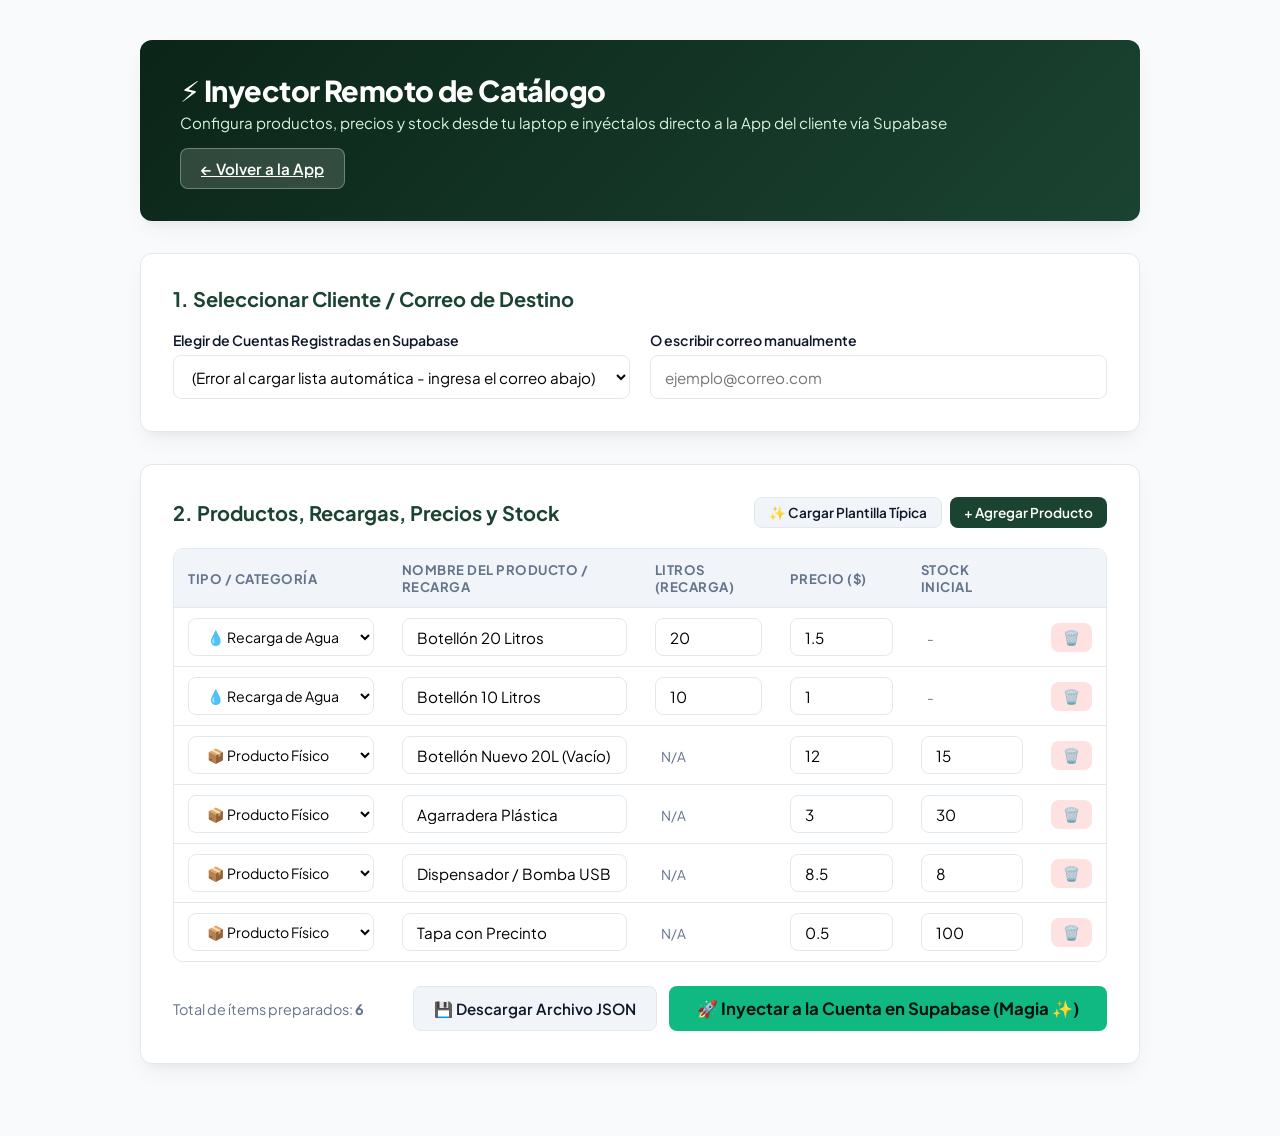
==== admin-catalogo.html @ 9d280fcc "feat: sincronizacion en caliente de catalogo e inyector remoto v2.6.1" ====
<!DOCTYPE html>
<html lang="es">
<head>
  <meta charset="UTF-8" />
  <meta name="viewport" content="width=device-width, initial-scale=1.0" />
  <title>Inyector de Catálogo Remoto - WaterApp Admin</title>
  <link rel="preconnect" href="https://fonts.googleapis.com">
  <link rel="preconnect" href="https://fonts.gstatic.com" crossorigin>
  <link href="https://fonts.googleapis.com/css2?family=Plus+Jakarta+Sans:wght@400;500;600;700;800&display=swap" rel="stylesheet">
  <style>
    :root {
      --primary: #1B4332;
      --primary-dark: #0B2518;
      --primary-light: #2D6A4F;
      --accent: #10B981;
      --bg: #F8FAFC;
      --surface: #FFFFFF;
      --border: #E2E8F0;
      --text: #0F172A;
      --text-muted: #64748B;
      --radius: 12px;
      --shadow: 0 10px 25px -5px rgba(0, 0, 0, 0.06), 0 8px 10px -6px rgba(0, 0, 0, 0.04);
    }

    * {
      box-sizing: border-box;
      margin: 0;
      padding: 0;
      font-family: 'Plus Jakarta Sans', system-ui, -apple-system, sans-serif;
    }

    body {
      background: var(--bg);
      color: var(--text);
      padding: 2.5rem 1.5rem;
      min-height: 100vh;
    }

    .container {
      max-width: 1000px;
      margin: 0 auto;
    }

    .header-card {
      background: linear-gradient(135deg, var(--primary-dark) 0%, var(--primary) 100%);
      color: white;
      padding: 2rem 2.5rem;
      border-radius: var(--radius);
      box-shadow: var(--shadow);
      margin-bottom: 2rem;
      display: flex;
      justify-content: space-between;
      align-items: center;
      flex-wrap: wrap;
      gap: 1rem;
    }

    .header-title {
      font-size: 1.8rem;
      font-weight: 800;
      letter-spacing: -0.02em;
    }

    .header-subtitle {
      font-size: 0.95rem;
      color: #D8F3DC;
      margin-top: 4px;
    }

    .card {
      background: var(--surface);
      border: 1px solid var(--border);
      border-radius: var(--radius);
      padding: 2rem;
      box-shadow: var(--shadow);
      margin-bottom: 2rem;
    }

    .card-title {
      font-size: 1.25rem;
      font-weight: 700;
      color: var(--primary);
      margin-bottom: 1.25rem;
      display: flex;
      align-items: center;
      gap: 10px;
    }

    .form-group {
      margin-bottom: 1.25rem;
    }

    .form-label {
      display: block;
      font-size: 0.88rem;
      font-weight: 600;
      color: var(--text);
      margin-bottom: 6px;
    }

    .form-control {
      width: 100%;
      height: 44px;
      padding: 8px 14px;
      border: 1.5px solid var(--border);
      border-radius: 8px;
      font-size: 0.95rem;
      outline: none;
      background: white;
      transition: border-color 0.2s;
    }

    .form-control:focus {
      border-color: var(--accent);
      box-shadow: 0 0 0 3px rgba(16, 185, 129, 0.15);
    }

    /* Tabla interactiva */
    .table-container {
      overflow-x: auto;
      margin-bottom: 1.5rem;
      border: 1px solid var(--border);
      border-radius: 10px;
    }

    table {
      width: 100%;
      border-collapse: collapse;
      background: white;
      min-width: 750px;
    }

    th {
      background: #F1F5F9;
      color: var(--text-muted);
      font-size: 0.82rem;
      font-weight: 700;
      text-transform: uppercase;
      letter-spacing: 0.5px;
      padding: 12px 14px;
      text-align: left;
      border-bottom: 1px solid var(--border);
    }

    td {
      padding: 10px 14px;
      border-bottom: 1px solid var(--border);
      vertical-align: middle;
    }

    tr:last-child td {
      border-bottom: none;
    }

    .btn {
      display: inline-flex;
      align-items: center;
      justify-content: center;
      gap: 8px;
      padding: 10px 20px;
      border-radius: 8px;
      font-size: 0.95rem;
      font-weight: 600;
      cursor: pointer;
      border: none;
      transition: all 0.2s;
    }

    .btn-primary {
      background: var(--primary);
      color: white;
    }

    .btn-primary:hover {
      background: var(--primary-light);
    }

    .btn-success {
      background: var(--accent);
      color: #04130D;
      font-weight: 700;
    }

    .btn-success:hover {
      background: #34D399;
      transform: translateY(-1px);
    }

    .btn-secondary {
      background: #F1F5F9;
      color: var(--text);
      border: 1px solid var(--border);
    }

    .btn-secondary:hover {
      background: #E2E8F0;
    }

    .btn-danger {
      background: #FEE2E2;
      color: #DC2626;
      padding: 6px 12px;
      font-size: 0.85rem;
    }

    .btn-danger:hover {
      background: #FCA5A5;
    }

    .btn-sm {
      padding: 6px 14px;
      font-size: 0.85rem;
    }

    /* Actions Bar */
    .actions-bar {
      display: flex;
      justify-content: space-between;
      align-items: center;
      flex-wrap: wrap;
      gap: 1rem;
      margin-top: 1rem;
    }

    .alert {
      padding: 1rem 1.25rem;
      border-radius: 8px;
      font-size: 0.95rem;
      margin-bottom: 1.5rem;
      display: none;
    }

    .alert-success {
      background: #ECFDF5;
      color: #065F46;
      border: 1px solid #A7F3D0;
    }

    .alert-danger {
      background: #FEF2F2;
      color: #991B1B;
      border: 1px solid #FECACA;
    }

    .pill-badge {
      display: inline-block;
      padding: 2px 8px;
      border-radius: 9999px;
      font-size: 0.75rem;
      font-weight: 700;
    }
  </style>
</head>
<body>

<div class="container">
  
  <!-- Header -->
  <div class="header-card">
    <div>
      <h1 class="header-title">⚡ Inyector Remoto de Catálogo</h1>
      <p class="header-subtitle">Configura productos, precios y stock desde tu laptop e inyéctalos directo a la App del cliente vía Supabase</p>
    </div>
    <div>
      <a href="index.html" class="btn btn-secondary" style="background: rgba(255,255,255,0.15); color:white; border-color: rgba(255,255,255,0.3);">
        ← Volver a la App
      </a>
    </div>
  </div>

  <div id="alert-box" class="alert"></div>

  <!-- Paso 1: Seleccionar Cliente -->
  <div class="card">
    <h2 class="card-title">1. Seleccionar Cliente / Correo de Destino</h2>
    <div style="display: grid; grid-template-columns: repeat(auto-fit, minmax(280px, 1fr)); gap: 1.25rem; align-items: flex-end;">
      <div class="form-group" style="margin-bottom: 0;">
        <label class="form-label">Elegir de Cuentas Registradas en Supabase</label>
        <select class="form-control" id="select-cliente">
          <option value="">Cargando clientes de Supabase...</option>
        </select>
      </div>
      <div class="form-group" style="margin-bottom: 0;">
        <label class="form-label">O escribir correo manualmente</label>
        <input type="email" class="form-control" id="input-cliente-manual" placeholder="ejemplo@correo.com" />
      </div>
    </div>
  </div>

  <!-- Paso 2: Catálogo de Productos -->
  <div class="card">
    <div style="display: flex; justify-content: space-between; align-items: center; flex-wrap: wrap; gap: 10px; margin-bottom: 1.25rem;">
      <h2 class="card-title" style="margin-bottom: 0;">2. Productos, Recargas, Precios y Stock</h2>
      <div style="display: flex; gap: 8px;">
        <button class="btn btn-sm btn-secondary" id="btn-plantilla-rapida">
          ✨ Cargar Plantilla Típica
        </button>
        <button class="btn btn-sm btn-primary" id="btn-add-row">
          + Agregar Producto
        </button>
      </div>
    </div>

    <div class="table-container">
      <table id="table-productos">
        <thead>
          <tr>
            <th style="width: 25%;">Tipo / Categoría</th>
            <th style="width: 30%;">Nombre del Producto / Recarga</th>
            <th style="width: 15%;">Litros (Recarga)</th>
            <th style="width: 15%;">Precio ($)</th>
            <th style="width: 15%;">Stock Inicial</th>
            <th style="width: 5%; text-align: center;"></th>
          </tr>
        </thead>
        <tbody id="tbody-productos">
          <!-- Filas dinámicas -->
        </tbody>
      </table>
    </div>

    <!-- Botón de Inyección Principal -->
    <div class="actions-bar">
      <div style="font-size: 0.9rem; color: var(--text-muted);">
        Total de ítems preparados: <strong id="total-items-count">0</strong>
      </div>
      <div style="display: flex; gap: 12px;">
        <button class="btn btn-secondary" id="btn-exportar-json">
          💾 Descargar Archivo JSON
        </button>
        <button class="btn btn-success" id="btn-inyectar-supabase" style="font-size: 1.05rem; padding: 12px 28px;">
          🚀 Inyectar a la Cuenta en Supabase (Magia ✨)
        </button>
      </div>
    </div>
  </div>

</div>

<script>
  const SUPABASE_URL = 'https://nxfilgwpguqlrjlfnnwt.supabase.co/rest/v1/licencia_agua_clientes';
  const SUPABASE_KEY = 'eyJhbGciOiJIUzI1NiIsInR5cCI6IkpXVCJ9.eyJpc3MiOiJzdXBhYmFzZSIsInJlZiI6Im54ZmlsZ3dwZ3VxbHJqbGZubnd0Iiwicm9sZSI6ImFub24iLCJpYXQiOjE3ODgyMTU0NDQsImV4cCI6MjEwMzc5MTQ0NH0.ZSx3dudM_cmqJL5qkpOtfJBTSQhIdd4GShkZp2t3n_s';

  let productos = [];

  // Plantilla típica predeterminada
  const plantillaTipica = [
    { id: '20l', categoria: 'relleno', nombre: 'Botellón 20 Litros', litros: 20, precio: 1.50, stock: 0, moneda: 'USD' },
    { id: '10l', categoria: 'relleno', nombre: 'Botellón 10 Litros', litros: 10, precio: 1.00, stock: 0, moneda: 'USD' },
    { id: 'bot_nuevo', categoria: 'producto', nombre: 'Botellón Nuevo 20L (Vacío)', litros: 0, precio: 12.00, stock: 15, moneda: 'USD' },
    { id: 'agarradera', categoria: 'producto', nombre: 'Agarradera Plástica', litros: 0, precio: 3.00, stock: 30, moneda: 'USD' },
    { id: 'bomba_usb', categoria: 'producto', nombre: 'Dispensador / Bomba USB', litros: 0, precio: 8.50, stock: 8, moneda: 'USD' },
    { id: 'tapa', categoria: 'producto', nombre: 'Tapa con Precinto', litros: 0, precio: 0.50, stock: 100, moneda: 'USD' }
  ];

  // Cargar clientes desde Supabase
  async function cargarClientes() {
    const select = document.getElementById('select-cliente');
    try {
      const res = await fetch(SUPABASE_URL, {
        headers: {
          'apikey': SUPABASE_KEY,
          'Authorization': `Bearer ${SUPABASE_KEY}`
        }
      });
      if (!res.ok) throw new Error('Error al conectar con Supabase');
      const data = await res.json();
      
      select.innerHTML = '<option value="">-- Seleccionar cliente registrado --</option>';
      data.forEach(c => {
        const opt = document.createElement('option');
        opt.value = c.email;
        opt.textContent = `👤 ${c.email} (${c.dias_prueba} días | ${c.activo ? 'Activo' : 'Inactivo'})`;
        select.appendChild(opt);
      });
    } catch (e) {
      select.innerHTML = '<option value="">(Error al cargar lista automática - ingresa el correo abajo)</option>';
      console.error(e);
    }
  }

  // Renderizar filas
  function renderFilas() {
    const tbody = document.getElementById('tbody-productos');
    tbody.innerHTML = '';

    productos.forEach((p, index) => {
      const isProd = p.categoria === 'producto';
      const tr = document.createElement('tr');
      tr.innerHTML = `
        <td>
          <select class="form-control" style="height:38px; font-size:0.88rem;" onchange="cambiarCategoria(${index}, this.value)">
            <option value="relleno" ${!isProd ? 'selected' : ''}>💧 Recarga de Agua</option>
            <option value="producto" ${isProd ? 'selected' : ''}>📦 Producto Físico</option>
          </select>
        </td>
        <td>
          <input type="text" class="form-control" style="height:38px;" value="${p.nombre}" placeholder="Nombre del ítem" oninput="productos[${index}].nombre = this.value" required/>
        </td>
        <td>
          <input type="number" class="form-control" style="height:38px; ${isProd ? 'display:none;' : ''}" value="${p.litros}" min="1" oninput="productos[${index}].litros = parseInt(this.value) || 0" />
          ${isProd ? '<span style="color:var(--text-muted); font-size:0.85rem; padding-left:6px;">N/A</span>' : ''}
        </td>
        <td>
          <input type="number" step="0.01" class="form-control" style="height:38px;" value="${p.precio}" min="0" oninput="productos[${index}].precio = parseFloat(this.value) || 0" required/>
        </td>
        <td>
          <input type="number" class="form-control" style="height:38px; ${!isProd ? 'display:none;' : ''}" value="${p.stock || 0}" min="0" oninput="productos[${index}].stock = parseInt(this.value) || 0" />
          ${!isProd ? '<span style="color:var(--text-muted); font-size:0.85rem; padding-left:6px;">-</span>' : ''}
        </td>
        <td style="text-align: center;">
          <button type="button" class="btn btn-danger" onclick="eliminarFila(${index})" title="Eliminar fila">🗑️</button>
        </td>
      `;
      tbody.appendChild(tr);
    });

    document.getElementById('total-items-count').textContent = productos.length;
  }

  function cambiarCategoria(index, nuevaCat) {
    productos[index].categoria = nuevaCat;
    if (nuevaCat === 'producto') {
      productos[index].litros = 0;
    } else {
      productos[index].litros = 20;
      productos[index].stock = 0;
    }
    renderFilas();
  }

  function eliminarFila(index) {
    productos.splice(index, 1);
    renderFilas();
  }

  function agregarFila() {
    productos.push({
      id: 'item_' + Date.now() + '_' + Math.random().toString(36).substr(2, 4),
      categoria: 'relleno',
      nombre: 'Nuevo Ítem',
      litros: 20,
      precio: 1.50,
      stock: 0,
      moneda: 'USD'
    });
    renderFilas();
  }

  function mostrarAlerta(msg, tipo = 'success') {
    const alertBox = document.getElementById('alert-box');
    alertBox.className = `alert alert-${tipo}`;
    alertBox.innerHTML = msg;
    alertBox.style.display = 'block';
    window.scrollTo({ top: 0, behavior: 'smooth' });
  }

  // Event Listeners
  document.getElementById('btn-add-row').addEventListener('click', agregarFila);

  document.getElementById('btn-plantilla-rapida').addEventListener('click', () => {
    productos = JSON.parse(JSON.stringify(plantillaTipica));
    renderFilas();
    mostrarAlerta('✨ Plantilla típica cargada. Puedes ajustar los precios y cantidades antes de inyectar.');
  });

  document.getElementById('select-cliente').addEventListener('change', (e) => {
    if (e.target.value) {
      document.getElementById('input-cliente-manual').value = e.target.value;
    }
  });

  // Exportar JSON
  document.getElementById('btn-exportar-json').addEventListener('click', () => {
    if (productos.length === 0) {
      mostrarAlerta('Agrega al menos un producto a la lista', 'danger');
      return;
    }
    const dataStr = "data:text/json;charset=utf-8," + encodeURIComponent(JSON.stringify({
      configuracion: [{ id: 'tiposBotellon', value: productos }],
      _meta: { fecha: new Date().toISOString() }
    }, null, 2));
    const dlAnchorElem = document.createElement('a');
    dlAnchorElem.setAttribute("href", dataStr);
    dlAnchorElem.setAttribute("download", `catalogo_${document.getElementById('input-cliente-manual').value || 'cliente'}.json`);
    dlAnchorElem.click();
  });

  // Inyectar a Supabase
  document.getElementById('btn-inyectar-supabase').addEventListener('click', async () => {
    const email = document.getElementById('input-cliente-manual').value.trim();
    if (!email || !email.includes('@')) {
      mostrarAlerta('Por favor selecciona o introduce un correo electrónico válido de destino.', 'danger');
      return;
    }

    if (productos.length === 0) {
      mostrarAlerta('Debes añadir al menos un producto a la tabla.', 'danger');
      return;
    }

    const btn = document.getElementById('btn-inyectar-supabase');
    btn.disabled = true;
    btn.textContent = '⏳ Inyectando a Supabase...';

    try {
      const res = await fetch(`${SUPABASE_URL}?email=eq.${encodeURIComponent(email)}`, {
        method: 'PATCH',
        headers: {
          'apikey': SUPABASE_KEY,
          'Authorization': `Bearer ${SUPABASE_KEY}`,
          'Content-Type': 'application/json',
          'Prefer': 'return=representation'
        },
        body: JSON.stringify({
          catalogo_inicial: productos
        })
      });

      if (!res.ok) throw new Error('No se pudo actualizar el registro en Supabase.');
      const data = await res.json();

      if (data && data.length > 0) {
        mostrarAlerta(`
          🎉 <strong>¡MAGIA COMPLETADA!</strong><br/>
          Se inyectaron <strong>${productos.length} productos</strong> a la cuenta <strong>${email}</strong>.<br/>
          Cuando abran la App en la tablet o teléfono con esa cuenta, <strong>todos los productos, precios y stocks se cargarán automáticamente al instante</strong>.
        `, 'success');
      } else {
        throw new Error('El correo no fue encontrado en Supabase. Asegúrate de registrar la cuenta primero.');
      }
    } catch (e) {
      mostrarAlerta(`❌ Error: ${e.message}`, 'danger');
    } finally {
      btn.disabled = false;
      btn.textContent = '🚀 Inyectar a la Cuenta en Supabase (Magia ✨)';
    }
  });

  // Init
  cargarClientes();
  productos = JSON.parse(JSON.stringify(plantillaTipica));
  renderFilas();
</script>

</body>
</html>
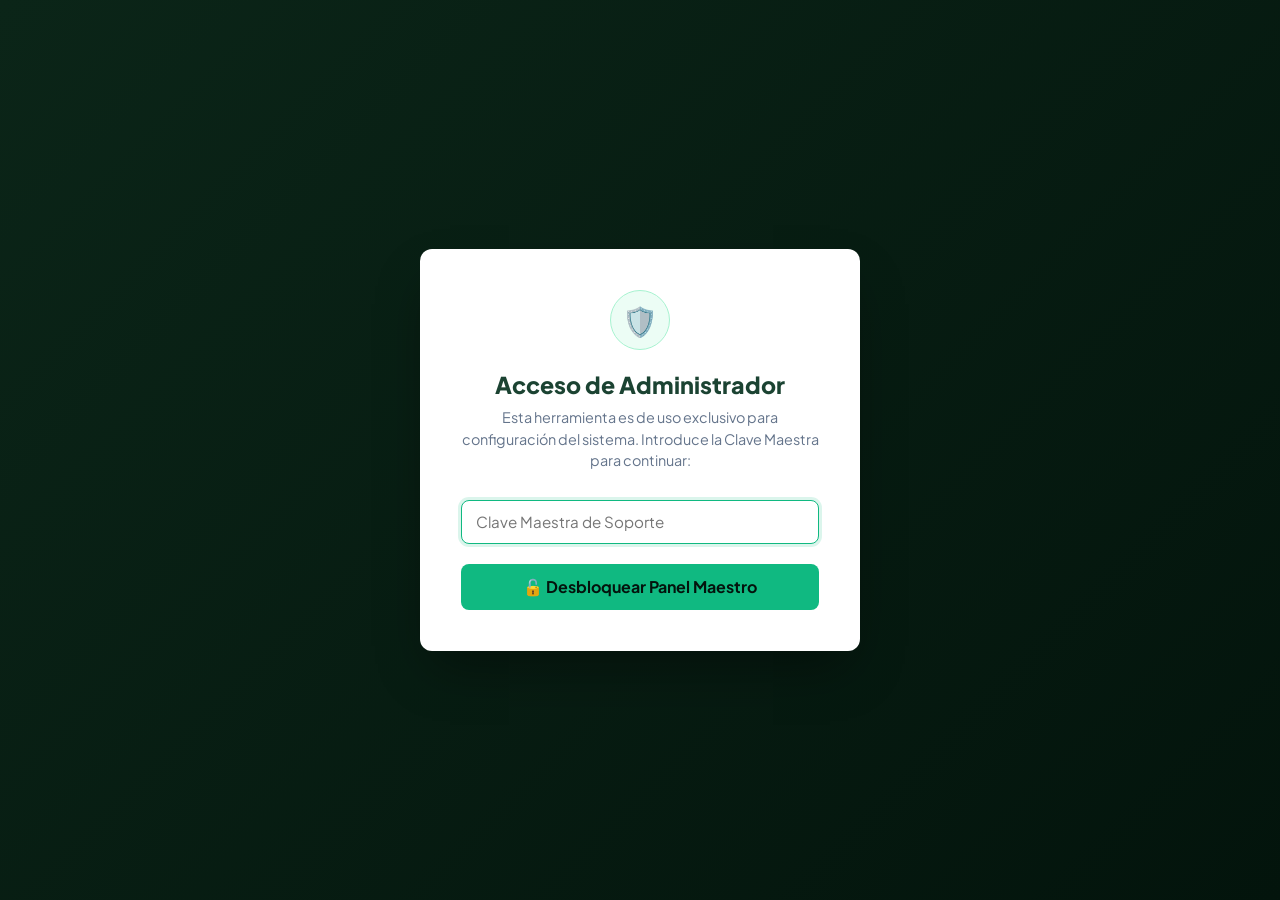
==== commit a289c624: "security: blindar claves maestras con hashes criptograficos unidireccionales" ====
--- a/admin-catalogo.html
+++ b/admin-catalogo.html
@@ -18,6 +18,7 @@
       --border: #E2E8F0;
       --text: #0F172A;
       --text-muted: #64748B;
+      --danger: #DC2626;
       --radius: 12px;
       --shadow: 0 10px 25px -5px rgba(0, 0, 0, 0.06), 0 8px 10px -6px rgba(0, 0, 0, 0.04);
     }
@@ -32,8 +33,67 @@
     body {
       background: var(--bg);
       color: var(--text);
+      min-height: 100vh;
+    }
+
+    /* Pantalla de Bloqueo de Acceso */
+    #auth-overlay {
+      position: fixed;
+      top: 0;
+      left: 0;
+      width: 100%;
+      height: 100%;
+      background: linear-gradient(135deg, var(--primary-dark) 0%, #03140C 100%);
+      display: flex;
+      align-items: center;
+      justify-content: center;
+      z-index: 99999;
+      padding: 1.5rem;
+    }
+
+    .auth-card {
+      background: var(--surface);
+      border-radius: var(--radius);
+      padding: 2.5rem;
+      max-width: 440px;
+      width: 100%;
+      box-shadow: 0 25px 50px -12px rgba(0, 0, 0, 0.4);
+      text-align: center;
+      border: 1px solid rgba(255, 255, 255, 0.1);
+    }
+
+    .auth-icon {
+      width: 60px;
+      height: 60px;
+      background: #ECFDF5;
+      border: 1px solid #A7F3D0;
+      color: var(--primary);
+      border-radius: 50%;
+      display: flex;
+      align-items: center;
+      justify-content: center;
+      font-size: 1.8rem;
+      margin: 0 auto 1.25rem;
+    }
+
+    .auth-title {
+      font-size: 1.45rem;
+      font-weight: 800;
+      color: var(--primary);
+      margin-bottom: 0.5rem;
+    }
+
+    .auth-desc {
+      font-size: 0.9rem;
+      color: var(--text-muted);
+      margin-bottom: 1.75rem;
+      line-height: 1.5;
+    }
+
+    /* Panel Principal */
+    #admin-app {
+      display: none;
       padding: 2.5rem 1.5rem;
-      min-height: 100vh;
     }
 
     .container {
@@ -212,7 +272,6 @@
       font-size: 0.85rem;
     }
 
-    /* Actions Bar */
     .actions-bar {
       display: flex;
       justify-content: space-between;
@@ -241,107 +300,174 @@
       color: #991B1B;
       border: 1px solid #FECACA;
     }
-
-    .pill-badge {
-      display: inline-block;
-      padding: 2px 8px;
-      border-radius: 9999px;
-      font-size: 0.75rem;
-      font-weight: 700;
-    }
   </style>
 </head>
 <body>
 
-<div class="container">
-  
-  <!-- Header -->
-  <div class="header-card">
-    <div>
-      <h1 class="header-title">⚡ Inyector Remoto de Catálogo</h1>
-      <p class="header-subtitle">Configura productos, precios y stock desde tu laptop e inyéctalos directo a la App del cliente vía Supabase</p>
-    </div>
-    <div>
-      <a href="index.html" class="btn btn-secondary" style="background: rgba(255,255,255,0.15); color:white; border-color: rgba(255,255,255,0.3);">
-        ← Volver a la App
-      </a>
-    </div>
-  </div>
-
-  <div id="alert-box" class="alert"></div>
-
-  <!-- Paso 1: Seleccionar Cliente -->
-  <div class="card">
-    <h2 class="card-title">1. Seleccionar Cliente / Correo de Destino</h2>
-    <div style="display: grid; grid-template-columns: repeat(auto-fit, minmax(280px, 1fr)); gap: 1.25rem; align-items: flex-end;">
-      <div class="form-group" style="margin-bottom: 0;">
-        <label class="form-label">Elegir de Cuentas Registradas en Supabase</label>
-        <select class="form-control" id="select-cliente">
-          <option value="">Cargando clientes de Supabase...</option>
-        </select>
-      </div>
-      <div class="form-group" style="margin-bottom: 0;">
-        <label class="form-label">O escribir correo manualmente</label>
-        <input type="email" class="form-control" id="input-cliente-manual" placeholder="ejemplo@correo.com" />
+<!-- Pantalla de Seguridad / Login de Administrador -->
+<div id="auth-overlay">
+  <div class="auth-card">
+    <div class="auth-icon">🛡️</div>
+    <h2 class="auth-title">Acceso de Administrador</h2>
+    <p class="auth-desc">Esta herramienta es de uso exclusivo para configuración del sistema. Introduce la Clave Maestra para continuar:</p>
+    
+    <div class="form-group" style="text-align: left;">
+      <input type="password" id="input-admin-auth-pwd" class="form-control" placeholder="Clave Maestra de Soporte" onkeydown="if(event.key === 'Enter') document.getElementById('btn-auth-unlock').click()"/>
+      <div id="auth-error-msg" style="color: var(--danger); font-size: 0.85rem; margin-top: 8px; display: none; font-weight: 500;">
+        ⚠️ Clave incorrecta. Acceso denegado.
       </div>
     </div>
+
+    <button id="btn-auth-unlock" class="btn btn-success" style="width: 100%; height: 46px; font-size: 1rem;">
+      🔓 Desbloquear Panel Maestro
+    </button>
   </div>
-
-  <!-- Paso 2: Catálogo de Productos -->
-  <div class="card">
-    <div style="display: flex; justify-content: space-between; align-items: center; flex-wrap: wrap; gap: 10px; margin-bottom: 1.25rem;">
-      <h2 class="card-title" style="margin-bottom: 0;">2. Productos, Recargas, Precios y Stock</h2>
+</div>
+
+<!-- Panel de Control Principal -->
+<div id="admin-app">
+  <div class="container">
+    
+    <!-- Header -->
+    <div class="header-card">
+      <div>
+        <h1 class="header-title">⚡ Inyector Remoto de Catálogo</h1>
+        <p class="header-subtitle">Configura productos, precios y stock desde tu laptop e inyéctalos directo a la App del cliente vía Supabase</p>
+      </div>
       <div style="display: flex; gap: 8px;">
-        <button class="btn btn-sm btn-secondary" id="btn-plantilla-rapida">
-          ✨ Cargar Plantilla Típica
+        <button id="btn-lock-session" class="btn btn-secondary" style="background: rgba(255,255,255,0.15); color:white; border-color: rgba(255,255,255,0.3);">
+          🔒 Bloquear Panel
         </button>
-        <button class="btn btn-sm btn-primary" id="btn-add-row">
-          + Agregar Producto
-        </button>
+        <a href="index.html" class="btn btn-secondary" style="background: rgba(255,255,255,0.15); color:white; border-color: rgba(255,255,255,0.3);">
+          ← Volver a la App
+        </a>
       </div>
     </div>
 
-    <div class="table-container">
-      <table id="table-productos">
-        <thead>
-          <tr>
-            <th style="width: 25%;">Tipo / Categoría</th>
-            <th style="width: 30%;">Nombre del Producto / Recarga</th>
-            <th style="width: 15%;">Litros (Recarga)</th>
-            <th style="width: 15%;">Precio ($)</th>
-            <th style="width: 15%;">Stock Inicial</th>
-            <th style="width: 5%; text-align: center;"></th>
-          </tr>
-        </thead>
-        <tbody id="tbody-productos">
-          <!-- Filas dinámicas -->
-        </tbody>
-      </table>
-    </div>
-
-    <!-- Botón de Inyección Principal -->
-    <div class="actions-bar">
-      <div style="font-size: 0.9rem; color: var(--text-muted);">
-        Total de ítems preparados: <strong id="total-items-count">0</strong>
-      </div>
-      <div style="display: flex; gap: 12px;">
-        <button class="btn btn-secondary" id="btn-exportar-json">
-          💾 Descargar Archivo JSON
-        </button>
-        <button class="btn btn-success" id="btn-inyectar-supabase" style="font-size: 1.05rem; padding: 12px 28px;">
-          🚀 Inyectar a la Cuenta en Supabase (Magia ✨)
-        </button>
+    <div id="alert-box" class="alert"></div>
+
+    <!-- Paso 1: Seleccionar Cliente -->
+    <div class="card">
+      <h2 class="card-title">1. Seleccionar Cliente / Correo de Destino</h2>
+      <div style="display: grid; grid-template-columns: repeat(auto-fit, minmax(280px, 1fr)); gap: 1.25rem; align-items: flex-end;">
+        <div class="form-group" style="margin-bottom: 0;">
+          <label class="form-label">Elegir de Cuentas Registradas en Supabase</label>
+          <select class="form-control" id="select-cliente">
+            <option value="">Cargando clientes de Supabase...</option>
+          </select>
+        </div>
+        <div class="form-group" style="margin-bottom: 0;">
+          <label class="form-label">O escribir correo manualmente</label>
+          <input type="email" class="form-control" id="input-cliente-manual" placeholder="ejemplo@correo.com" />
+        </div>
       </div>
     </div>
+
+    <!-- Paso 2: Catálogo de Productos -->
+    <div class="card">
+      <div style="display: flex; justify-content: space-between; align-items: center; flex-wrap: wrap; gap: 10px; margin-bottom: 1.25rem;">
+        <h2 class="card-title" style="margin-bottom: 0;">2. Productos, Recargas, Precios y Stock</h2>
+        <div style="display: flex; gap: 8px;">
+          <button class="btn btn-sm btn-secondary" id="btn-plantilla-rapida">
+            ✨ Cargar Plantilla Típica
+          </button>
+          <button class="btn btn-sm btn-primary" id="btn-add-row">
+            + Agregar Producto
+          </button>
+        </div>
+      </div>
+
+      <div class="table-container">
+        <table id="table-productos">
+          <thead>
+            <tr>
+              <th style="width: 25%;">Tipo / Categoría</th>
+              <th style="width: 30%;">Nombre del Producto / Recarga</th>
+              <th style="width: 15%;">Litros (Recarga)</th>
+              <th style="width: 15%;">Precio ($)</th>
+              <th style="width: 15%;">Stock Inicial</th>
+              <th style="width: 5%; text-align: center;"></th>
+            </tr>
+          </thead>
+          <tbody id="tbody-productos">
+            <!-- Filas dinámicas -->
+          </tbody>
+        </table>
+      </div>
+
+      <!-- Botón de Inyección Principal -->
+      <div class="actions-bar">
+        <div style="font-size: 0.9rem; color: var(--text-muted);">
+          Total de ítems preparados: <strong id="total-items-count">0</strong>
+        </div>
+        <div style="display: flex; gap: 12px;">
+          <button class="btn btn-secondary" id="btn-exportar-json">
+            💾 Descargar Archivo JSON
+          </button>
+          <button class="btn btn-success" id="btn-inyectar-supabase" style="font-size: 1.05rem; padding: 12px 28px;">
+            🚀 Inyectar a la Cuenta en Supabase (Magia ✨)
+          </button>
+        </div>
+      </div>
+    </div>
+
   </div>
-
 </div>
 
 <script>
+  // Hash Criptográfico SHA-256 de la Clave Maestra de Seguridad
+  const MASTER_HASH = 'd02e5de5bb9bf153e7ef0b2d6b14b44b1fe22fc86a925022437377764d04f437';
+
   const SUPABASE_URL = 'https://nxfilgwpguqlrjlfnnwt.supabase.co/rest/v1/licencia_agua_clientes';
   const SUPABASE_KEY = 'eyJhbGciOiJIUzI1NiIsInR5cCI6IkpXVCJ9.eyJpc3MiOiJzdXBhYmFzZSIsInJlZiI6Im54ZmlsZ3dwZ3VxbHJqbGZubnd0Iiwicm9sZSI6ImFub24iLCJpYXQiOjE3ODgyMTU0NDQsImV4cCI6MjEwMzc5MTQ0NH0.ZSx3dudM_cmqJL5qkpOtfJBTSQhIdd4GShkZp2t3n_s';
 
   let productos = [];
+
+  // Función para calcular SHA-256 en el navegador
+  async function sha256(text) {
+    const encoder = new TextEncoder();
+    const data = encoder.encode(text);
+    const hashBuffer = await crypto.subtle.digest('SHA-256', data);
+    const hashArray = Array.from(new Uint8Array(hashBuffer));
+    return hashArray.map(b => b.toString(16).padStart(2, '0')).join('');
+  }
+
+  // Comprobar autenticación de Administrador
+  function checkAuth() {
+    if (sessionStorage.getItem('admin_master_unlocked') === 'true') {
+      document.getElementById('auth-overlay').style.display = 'none';
+      document.getElementById('admin-app').style.display = 'block';
+      initApp();
+    } else {
+      document.getElementById('auth-overlay').style.display = 'flex';
+      document.getElementById('admin-app').style.display = 'none';
+      setTimeout(() => {
+        const inp = document.getElementById('input-admin-auth-pwd');
+        if (inp) inp.focus();
+      }, 100);
+    }
+  }
+
+  document.getElementById('btn-auth-unlock').addEventListener('click', async () => {
+    const inputPwd = document.getElementById('input-admin-auth-pwd').value;
+    const errorMsg = document.getElementById('auth-error-msg');
+    
+    const computedHash = await sha256(inputPwd);
+    if (computedHash === MASTER_HASH) {
+      sessionStorage.setItem('admin_master_unlocked', 'true');
+      errorMsg.style.display = 'none';
+      checkAuth();
+    } else {
+      errorMsg.style.display = 'block';
+      document.getElementById('input-admin-auth-pwd').value = '';
+      document.getElementById('input-admin-auth-pwd').focus();
+    }
+  });
+
+  document.getElementById('btn-lock-session').addEventListener('click', () => {
+    sessionStorage.removeItem('admin_master_unlocked');
+    location.reload();
+  });
 
   // Plantilla típica predeterminada
   const plantillaTipica = [
@@ -537,10 +663,14 @@
     }
   });
 
-  // Init
-  cargarClientes();
-  productos = JSON.parse(JSON.stringify(plantillaTipica));
-  renderFilas();
+  function initApp() {
+    cargarClientes();
+    productos = JSON.parse(JSON.stringify(plantillaTipica));
+    renderFilas();
+  }
+
+  // Iniciar verificación de acceso
+  checkAuth();
 </script>
 
 </body>
